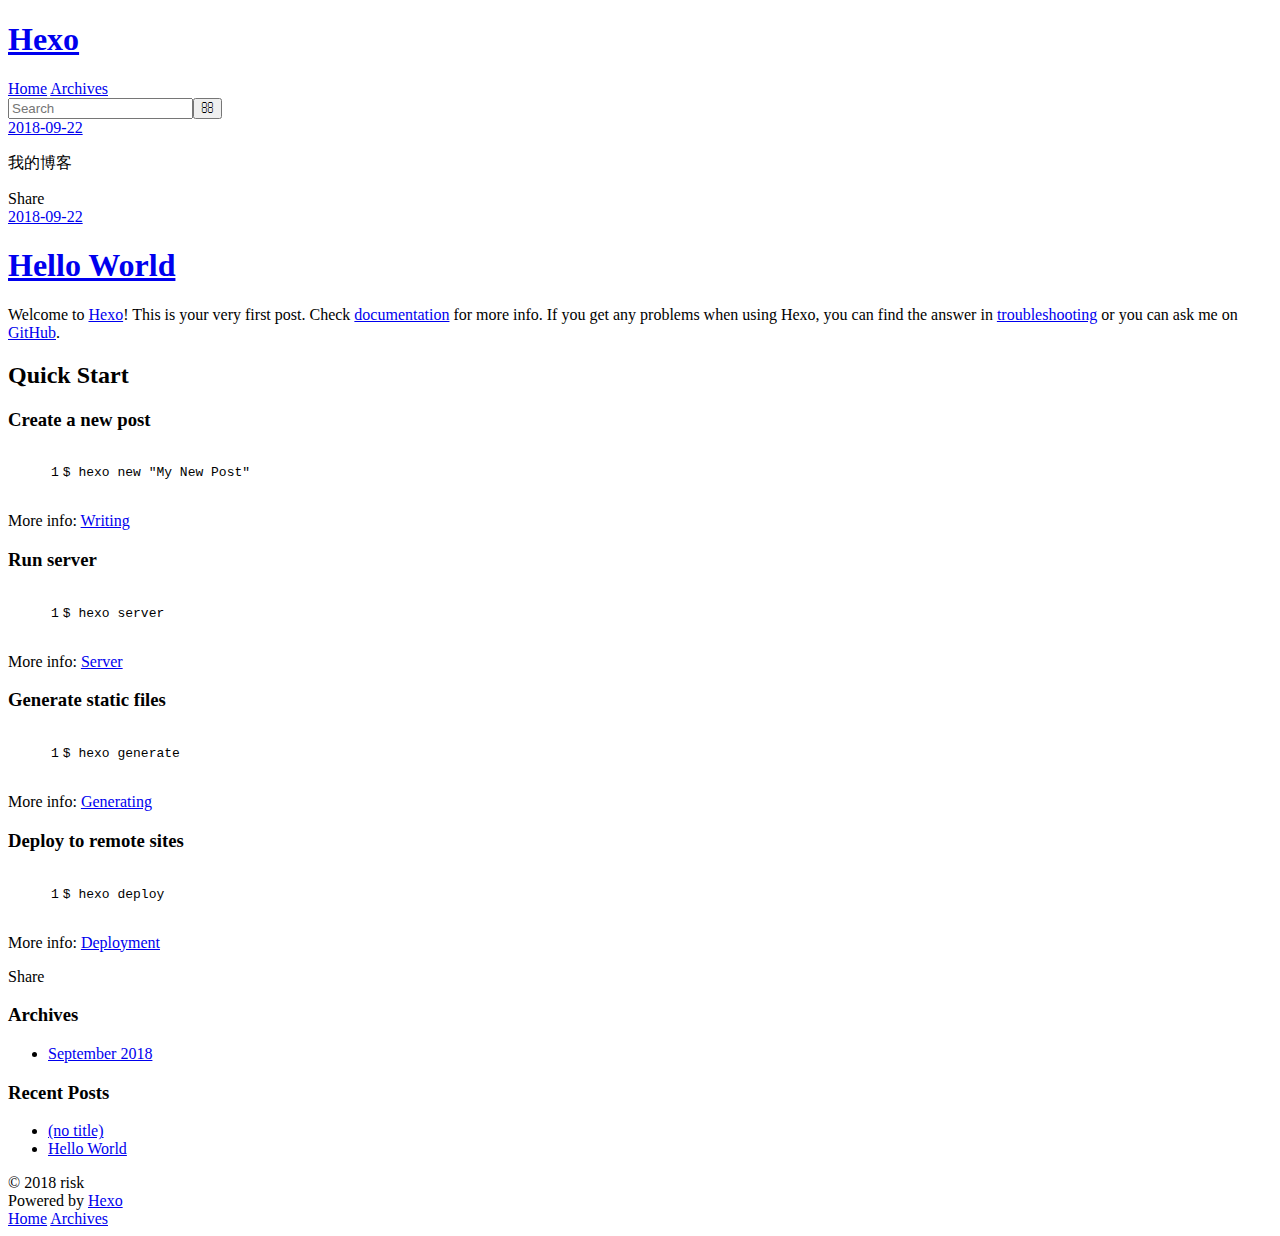
==== index.html @ 8a270d57 "Site updated: 2018-09-24 10:33:18" ====
<!DOCTYPE html>
<html>
<head>
  <meta charset="utf-8">
  

  
  <title>Hexo</title>
  <meta name="viewport" content="width=device-width, initial-scale=1, maximum-scale=1">
  <meta property="og:type" content="website">
<meta property="og:title" content="Hexo">
<meta property="og:url" content="https://xiaoyun123.github.io/risk.cc/index.html">
<meta property="og:site_name" content="Hexo">
<meta property="og:locale" content="default">
<meta name="twitter:card" content="summary">
<meta name="twitter:title" content="Hexo">
  
    <link rel="alternate" href="/risk.cc/atom.xml" title="Hexo" type="application/atom+xml">
  
  
    <link rel="icon" href="/favicon.png">
  
  
    <link href="//fonts.googleapis.com/css?family=Source+Code+Pro" rel="stylesheet" type="text/css">
  
  <link rel="stylesheet" href="/risk.cc/css/style.css">
</head>

<body>
  <div id="container">
    <div id="wrap">
      <header id="header">
  <div id="banner"></div>
  <div id="header-outer" class="outer">
    <div id="header-title" class="inner">
      <h1 id="logo-wrap">
        <a href="/risk.cc/" id="logo">Hexo</a>
      </h1>
      
    </div>
    <div id="header-inner" class="inner">
      <nav id="main-nav">
        <a id="main-nav-toggle" class="nav-icon"></a>
        
          <a class="main-nav-link" href="/risk.cc/">Home</a>
        
          <a class="main-nav-link" href="/risk.cc/archives">Archives</a>
        
      </nav>
      <nav id="sub-nav">
        
          <a id="nav-rss-link" class="nav-icon" href="/risk.cc/atom.xml" title="RSS Feed"></a>
        
        <a id="nav-search-btn" class="nav-icon" title="Search"></a>
      </nav>
      <div id="search-form-wrap">
        <form action="//google.com/search" method="get" accept-charset="UTF-8" class="search-form"><input type="search" name="q" class="search-form-input" placeholder="Search"><button type="submit" class="search-form-submit">&#xF002;</button><input type="hidden" name="sitesearch" value="https://xiaoyun123.github.io/risk.cc"></form>
      </div>
    </div>
  </div>
</header>
      <div class="outer">
        <section id="main">
  
    <article id="post-我的博客" class="article article-type-post" itemscope itemprop="blogPost">
  <div class="article-meta">
    <a href="/risk.cc/2018/09/22/我的博客/" class="article-date">
  <time datetime="2018-09-22T13:48:27.320Z" itemprop="datePublished">2018-09-22</time>
</a>
    
  </div>
  <div class="article-inner">
    
    
    <div class="article-entry" itemprop="articleBody">
      
        <p>我的博客</p>

      
    </div>
    <footer class="article-footer">
      <a data-url="https://xiaoyun123.github.io/risk.cc/2018/09/22/我的博客/" data-id="cjmfoge3n0001i3skhhraqo9r" class="article-share-link">Share</a>
      
      
    </footer>
  </div>
  
</article>


  
    <article id="post-hello-world" class="article article-type-post" itemscope itemprop="blogPost">
  <div class="article-meta">
    <a href="/risk.cc/2018/09/22/hello-world/" class="article-date">
  <time datetime="2018-09-22T07:52:43.601Z" itemprop="datePublished">2018-09-22</time>
</a>
    
  </div>
  <div class="article-inner">
    
    
      <header class="article-header">
        
  
    <h1 itemprop="name">
      <a class="article-title" href="/risk.cc/2018/09/22/hello-world/">Hello World</a>
    </h1>
  

      </header>
    
    <div class="article-entry" itemprop="articleBody">
      
        <p>Welcome to <a href="https://hexo.io/" target="_blank" rel="noopener">Hexo</a>! This is your very first post. Check <a href="https://hexo.io/docs/" target="_blank" rel="noopener">documentation</a> for more info. If you get any problems when using Hexo, you can find the answer in <a href="https://hexo.io/docs/troubleshooting.html" target="_blank" rel="noopener">troubleshooting</a> or you can ask me on <a href="https://github.com/hexojs/hexo/issues" target="_blank" rel="noopener">GitHub</a>.</p>
<h2 id="Quick-Start"><a href="#Quick-Start" class="headerlink" title="Quick Start"></a>Quick Start</h2><h3 id="Create-a-new-post"><a href="#Create-a-new-post" class="headerlink" title="Create a new post"></a>Create a new post</h3><figure class="highlight bash"><table><tr><td class="gutter"><pre><span class="line">1</span><br></pre></td><td class="code"><pre><span class="line">$ hexo new <span class="string">"My New Post"</span></span><br></pre></td></tr></table></figure>
<p>More info: <a href="https://hexo.io/docs/writing.html" target="_blank" rel="noopener">Writing</a></p>
<h3 id="Run-server"><a href="#Run-server" class="headerlink" title="Run server"></a>Run server</h3><figure class="highlight bash"><table><tr><td class="gutter"><pre><span class="line">1</span><br></pre></td><td class="code"><pre><span class="line">$ hexo server</span><br></pre></td></tr></table></figure>
<p>More info: <a href="https://hexo.io/docs/server.html" target="_blank" rel="noopener">Server</a></p>
<h3 id="Generate-static-files"><a href="#Generate-static-files" class="headerlink" title="Generate static files"></a>Generate static files</h3><figure class="highlight bash"><table><tr><td class="gutter"><pre><span class="line">1</span><br></pre></td><td class="code"><pre><span class="line">$ hexo generate</span><br></pre></td></tr></table></figure>
<p>More info: <a href="https://hexo.io/docs/generating.html" target="_blank" rel="noopener">Generating</a></p>
<h3 id="Deploy-to-remote-sites"><a href="#Deploy-to-remote-sites" class="headerlink" title="Deploy to remote sites"></a>Deploy to remote sites</h3><figure class="highlight bash"><table><tr><td class="gutter"><pre><span class="line">1</span><br></pre></td><td class="code"><pre><span class="line">$ hexo deploy</span><br></pre></td></tr></table></figure>
<p>More info: <a href="https://hexo.io/docs/deployment.html" target="_blank" rel="noopener">Deployment</a></p>

      
    </div>
    <footer class="article-footer">
      <a data-url="https://xiaoyun123.github.io/risk.cc/2018/09/22/hello-world/" data-id="cjmfoge3j0000i3skr9makqc6" class="article-share-link">Share</a>
      
      
    </footer>
  </div>
  
</article>


  


</section>
        
          <aside id="sidebar">
  
    

  
    

  
    
  
    
  <div class="widget-wrap">
    <h3 class="widget-title">Archives</h3>
    <div class="widget">
      <ul class="archive-list"><li class="archive-list-item"><a class="archive-list-link" href="/risk.cc/archives/2018/09/">September 2018</a></li></ul>
    </div>
  </div>


  
    
  <div class="widget-wrap">
    <h3 class="widget-title">Recent Posts</h3>
    <div class="widget">
      <ul>
        
          <li>
            <a href="/risk.cc/2018/09/22/我的博客/">(no title)</a>
          </li>
        
          <li>
            <a href="/risk.cc/2018/09/22/hello-world/">Hello World</a>
          </li>
        
      </ul>
    </div>
  </div>

  
</aside>
        
      </div>
      <footer id="footer">
  
  <div class="outer">
    <div id="footer-info" class="inner">
      &copy; 2018 risk<br>
      Powered by <a href="http://hexo.io/" target="_blank">Hexo</a>
    </div>
  </div>
</footer>
    </div>
    <nav id="mobile-nav">
  
    <a href="/risk.cc/" class="mobile-nav-link">Home</a>
  
    <a href="/risk.cc/archives" class="mobile-nav-link">Archives</a>
  
</nav>
    

<script src="//ajax.googleapis.com/ajax/libs/jquery/2.0.3/jquery.min.js"></script>


  <link rel="stylesheet" href="/risk.cc/fancybox/jquery.fancybox.css">
  <script src="/risk.cc/fancybox/jquery.fancybox.pack.js"></script>


<script src="/risk.cc/js/script.js"></script>



  </div>
</body>
</html>
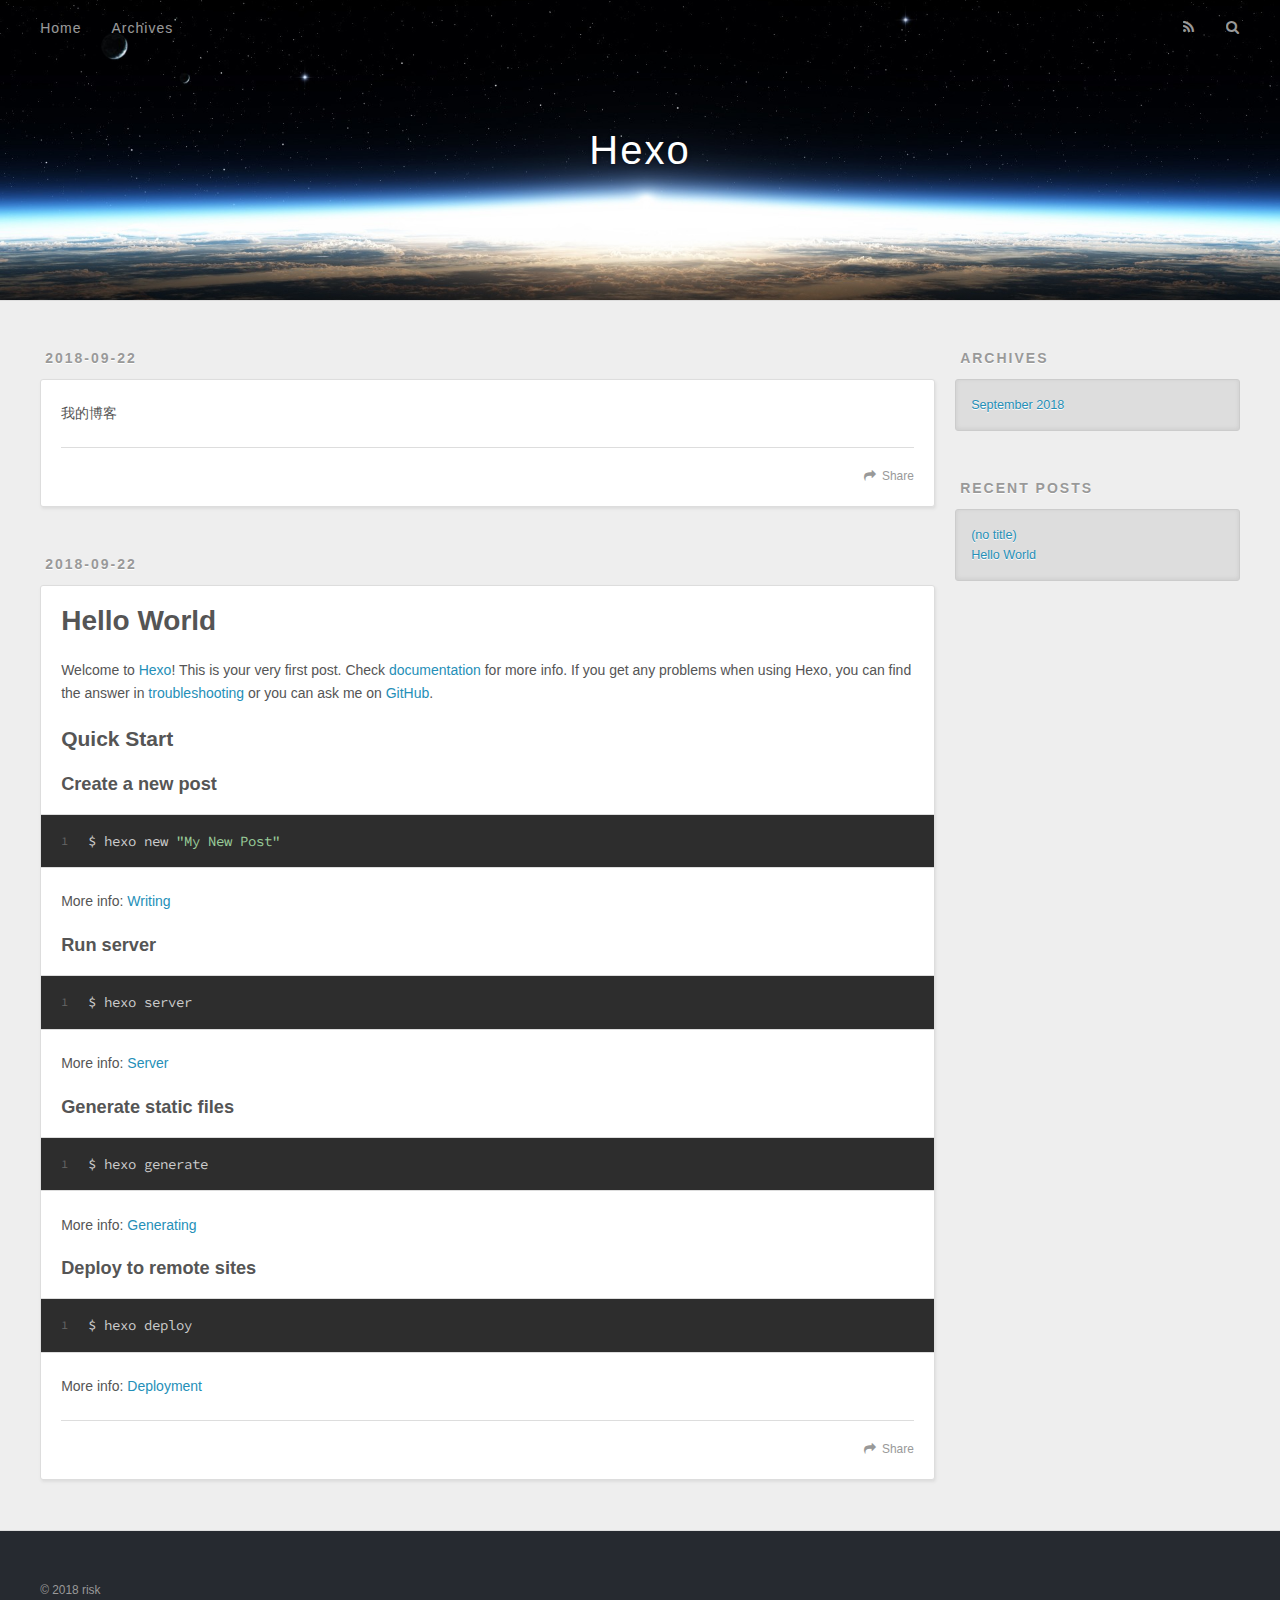
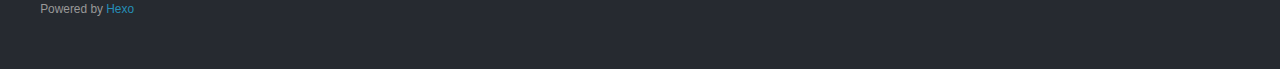
==== commit 9362554e: "Site updated: 2018-09-24 10:35:20" ====
--- a/index.html
+++ b/index.html
@@ -9,13 +9,13 @@
   <meta name="viewport" content="width=device-width, initial-scale=1, maximum-scale=1">
   <meta property="og:type" content="website">
 <meta property="og:title" content="Hexo">
-<meta property="og:url" content="https://xiaoyun123.github.io/risk.cc/index.html">
+<meta property="og:url" content="http://risk.cc/index.html">
 <meta property="og:site_name" content="Hexo">
 <meta property="og:locale" content="default">
 <meta name="twitter:card" content="summary">
 <meta name="twitter:title" content="Hexo">
   
-    <link rel="alternate" href="/risk.cc/atom.xml" title="Hexo" type="application/atom+xml">
+    <link rel="alternate" href="/atom.xml" title="Hexo" type="application/atom+xml">
   
   
     <link rel="icon" href="/favicon.png">
@@ -23,7 +23,7 @@
   
     <link href="//fonts.googleapis.com/css?family=Source+Code+Pro" rel="stylesheet" type="text/css">
   
-  <link rel="stylesheet" href="/risk.cc/css/style.css">
+  <link rel="stylesheet" href="/css/style.css">
 </head>
 
 <body>
@@ -34,7 +34,7 @@
   <div id="header-outer" class="outer">
     <div id="header-title" class="inner">
       <h1 id="logo-wrap">
-        <a href="/risk.cc/" id="logo">Hexo</a>
+        <a href="/" id="logo">Hexo</a>
       </h1>
       
     </div>
@@ -42,19 +42,19 @@
       <nav id="main-nav">
         <a id="main-nav-toggle" class="nav-icon"></a>
         
-          <a class="main-nav-link" href="/risk.cc/">Home</a>
-        
-          <a class="main-nav-link" href="/risk.cc/archives">Archives</a>
+          <a class="main-nav-link" href="/">Home</a>
+        
+          <a class="main-nav-link" href="/archives">Archives</a>
         
       </nav>
       <nav id="sub-nav">
         
-          <a id="nav-rss-link" class="nav-icon" href="/risk.cc/atom.xml" title="RSS Feed"></a>
+          <a id="nav-rss-link" class="nav-icon" href="/atom.xml" title="RSS Feed"></a>
         
         <a id="nav-search-btn" class="nav-icon" title="Search"></a>
       </nav>
       <div id="search-form-wrap">
-        <form action="//google.com/search" method="get" accept-charset="UTF-8" class="search-form"><input type="search" name="q" class="search-form-input" placeholder="Search"><button type="submit" class="search-form-submit">&#xF002;</button><input type="hidden" name="sitesearch" value="https://xiaoyun123.github.io/risk.cc"></form>
+        <form action="//google.com/search" method="get" accept-charset="UTF-8" class="search-form"><input type="search" name="q" class="search-form-input" placeholder="Search"><button type="submit" class="search-form-submit">&#xF002;</button><input type="hidden" name="sitesearch" value="http://risk.cc"></form>
       </div>
     </div>
   </div>
@@ -64,7 +64,7 @@
   
     <article id="post-我的博客" class="article article-type-post" itemscope itemprop="blogPost">
   <div class="article-meta">
-    <a href="/risk.cc/2018/09/22/我的博客/" class="article-date">
+    <a href="/2018/09/22/我的博客/" class="article-date">
   <time datetime="2018-09-22T13:48:27.320Z" itemprop="datePublished">2018-09-22</time>
 </a>
     
@@ -79,7 +79,7 @@
       
     </div>
     <footer class="article-footer">
-      <a data-url="https://xiaoyun123.github.io/risk.cc/2018/09/22/我的博客/" data-id="cjmfoge3n0001i3skhhraqo9r" class="article-share-link">Share</a>
+      <a data-url="http://risk.cc/2018/09/22/我的博客/" data-id="cjmfoj04u0001jwsky9k862p4" class="article-share-link">Share</a>
       
       
     </footer>
@@ -91,7 +91,7 @@
   
     <article id="post-hello-world" class="article article-type-post" itemscope itemprop="blogPost">
   <div class="article-meta">
-    <a href="/risk.cc/2018/09/22/hello-world/" class="article-date">
+    <a href="/2018/09/22/hello-world/" class="article-date">
   <time datetime="2018-09-22T07:52:43.601Z" itemprop="datePublished">2018-09-22</time>
 </a>
     
@@ -103,7 +103,7 @@
         
   
     <h1 itemprop="name">
-      <a class="article-title" href="/risk.cc/2018/09/22/hello-world/">Hello World</a>
+      <a class="article-title" href="/2018/09/22/hello-world/">Hello World</a>
     </h1>
   
 
@@ -124,7 +124,7 @@
       
     </div>
     <footer class="article-footer">
-      <a data-url="https://xiaoyun123.github.io/risk.cc/2018/09/22/hello-world/" data-id="cjmfoge3j0000i3skr9makqc6" class="article-share-link">Share</a>
+      <a data-url="http://risk.cc/2018/09/22/hello-world/" data-id="cjmfoj04q0000jwskkdtug3n5" class="article-share-link">Share</a>
       
       
     </footer>
@@ -152,7 +152,7 @@
   <div class="widget-wrap">
     <h3 class="widget-title">Archives</h3>
     <div class="widget">
-      <ul class="archive-list"><li class="archive-list-item"><a class="archive-list-link" href="/risk.cc/archives/2018/09/">September 2018</a></li></ul>
+      <ul class="archive-list"><li class="archive-list-item"><a class="archive-list-link" href="/archives/2018/09/">September 2018</a></li></ul>
     </div>
   </div>
 
@@ -165,11 +165,11 @@
       <ul>
         
           <li>
-            <a href="/risk.cc/2018/09/22/我的博客/">(no title)</a>
+            <a href="/2018/09/22/我的博客/">(no title)</a>
           </li>
         
           <li>
-            <a href="/risk.cc/2018/09/22/hello-world/">Hello World</a>
+            <a href="/2018/09/22/hello-world/">Hello World</a>
           </li>
         
       </ul>
@@ -192,9 +192,9 @@
     </div>
     <nav id="mobile-nav">
   
-    <a href="/risk.cc/" class="mobile-nav-link">Home</a>
-  
-    <a href="/risk.cc/archives" class="mobile-nav-link">Archives</a>
+    <a href="/" class="mobile-nav-link">Home</a>
+  
+    <a href="/archives" class="mobile-nav-link">Archives</a>
   
 </nav>
     
@@ -202,11 +202,11 @@
 <script src="//ajax.googleapis.com/ajax/libs/jquery/2.0.3/jquery.min.js"></script>
 
 
-  <link rel="stylesheet" href="/risk.cc/fancybox/jquery.fancybox.css">
-  <script src="/risk.cc/fancybox/jquery.fancybox.pack.js"></script>
-
-
-<script src="/risk.cc/js/script.js"></script>
+  <link rel="stylesheet" href="/fancybox/jquery.fancybox.css">
+  <script src="/fancybox/jquery.fancybox.pack.js"></script>
+
+
+<script src="/js/script.js"></script>
 
 
 
--- a/css/style.css
+++ b/css/style.css
@@ -0,0 +1,1374 @@
+body {
+  width: 100%;
+}
+body:before,
+body:after {
+  content: "";
+  display: table;
+}
+body:after {
+  clear: both;
+}
+html,
+body,
+div,
+span,
+applet,
+object,
+iframe,
+h1,
+h2,
+h3,
+h4,
+h5,
+h6,
+p,
+blockquote,
+pre,
+a,
+abbr,
+acronym,
+address,
+big,
+cite,
+code,
+del,
+dfn,
+em,
+img,
+ins,
+kbd,
+q,
+s,
+samp,
+small,
+strike,
+strong,
+sub,
+sup,
+tt,
+var,
+dl,
+dt,
+dd,
+ol,
+ul,
+li,
+fieldset,
+form,
+label,
+legend,
+table,
+caption,
+tbody,
+tfoot,
+thead,
+tr,
+th,
+td {
+  margin: 0;
+  padding: 0;
+  border: 0;
+  outline: 0;
+  font-weight: inherit;
+  font-style: inherit;
+  font-family: inherit;
+  font-size: 100%;
+  vertical-align: baseline;
+}
+body {
+  line-height: 1;
+  color: #000;
+  background: #fff;
+}
+ol,
+ul {
+  list-style: none;
+}
+table {
+  border-collapse: separate;
+  border-spacing: 0;
+  vertical-align: middle;
+}
+caption,
+th,
+td {
+  text-align: left;
+  font-weight: normal;
+  vertical-align: middle;
+}
+a img {
+  border: none;
+}
+input,
+button {
+  margin: 0;
+  padding: 0;
+}
+input::-moz-focus-inner,
+button::-moz-focus-inner {
+  border: 0;
+  padding: 0;
+}
+@font-face {
+  font-family: FontAwesome;
+  font-style: normal;
+  font-weight: normal;
+  src: url("fonts/fontawesome-webfont.eot?v=#4.0.3");
+  src: url("fonts/fontawesome-webfont.eot?#iefix&v=#4.0.3") format("embedded-opentype"), url("fonts/fontawesome-webfont.woff?v=#4.0.3") format("woff"), url("fonts/fontawesome-webfont.ttf?v=#4.0.3") format("truetype"), url("fonts/fontawesome-webfont.svg#fontawesomeregular?v=#4.0.3") format("svg");
+}
+html,
+body,
+#container {
+  height: 100%;
+}
+body {
+  background: #eee;
+  font: 14px -apple-system, BlinkMacSystemFont, "Segoe UI", "Roboto", "Oxygen", "Ubuntu", "Cantarell", "Fira Sans", "Droid Sans", "Helvetica Neue", sans-serif;
+  -webkit-text-size-adjust: 100%;
+}
+.outer {
+  max-width: 1220px;
+  margin: 0 auto;
+  padding: 0 20px;
+}
+.outer:before,
+.outer:after {
+  content: "";
+  display: table;
+}
+.outer:after {
+  clear: both;
+}
+.inner {
+  display: inline;
+  float: left;
+  width: 98.33333333333333%;
+  margin: 0 0.833333333333333%;
+}
+.left,
+.alignleft {
+  float: left;
+}
+.right,
+.alignright {
+  float: right;
+}
+.clear {
+  clear: both;
+}
+#container {
+  position: relative;
+}
+.mobile-nav-on {
+  overflow: hidden;
+}
+#wrap {
+  height: 100%;
+  width: 100%;
+  position: absolute;
+  top: 0;
+  left: 0;
+  -webkit-transition: 0.2s ease-out;
+  -moz-transition: 0.2s ease-out;
+  -ms-transition: 0.2s ease-out;
+  transition: 0.2s ease-out;
+  z-index: 1;
+  background: #eee;
+}
+.mobile-nav-on #wrap {
+  left: 280px;
+}
+@media screen and (min-width: 768px) {
+  #main {
+    display: inline;
+    float: left;
+    width: 73.33333333333333%;
+    margin: 0 0.833333333333333%;
+  }
+}
+.article-date,
+.article-category-link,
+.archive-year,
+.widget-title {
+  text-decoration: none;
+  text-transform: uppercase;
+  letter-spacing: 2px;
+  color: #999;
+  margin-bottom: 1em;
+  margin-left: 5px;
+  line-height: 1em;
+  text-shadow: 0 1px #fff;
+  font-weight: bold;
+}
+.article-inner,
+.archive-article-inner {
+  background: #fff;
+  -webkit-box-shadow: 1px 2px 3px #ddd;
+  box-shadow: 1px 2px 3px #ddd;
+  border: 1px solid #ddd;
+  border-radius: 3px;
+}
+.article-entry h1,
+.widget h1 {
+  font-size: 2em;
+}
+.article-entry h2,
+.widget h2 {
+  font-size: 1.5em;
+}
+.article-entry h3,
+.widget h3 {
+  font-size: 1.3em;
+}
+.article-entry h4,
+.widget h4 {
+  font-size: 1.2em;
+}
+.article-entry h5,
+.widget h5 {
+  font-size: 1em;
+}
+.article-entry h6,
+.widget h6 {
+  font-size: 1em;
+  color: #999;
+}
+.article-entry hr,
+.widget hr {
+  border: 1px dashed #ddd;
+}
+.article-entry strong,
+.widget strong {
+  font-weight: bold;
+}
+.article-entry em,
+.widget em,
+.article-entry cite,
+.widget cite {
+  font-style: italic;
+}
+.article-entry sup,
+.widget sup,
+.article-entry sub,
+.widget sub {
+  font-size: 0.75em;
+  line-height: 0;
+  position: relative;
+  vertical-align: baseline;
+}
+.article-entry sup,
+.widget sup {
+  top: -0.5em;
+}
+.article-entry sub,
+.widget sub {
+  bottom: -0.2em;
+}
+.article-entry small,
+.widget small {
+  font-size: 0.85em;
+}
+.article-entry acronym,
+.widget acronym,
+.article-entry abbr,
+.widget abbr {
+  border-bottom: 1px dotted;
+}
+.article-entry ul,
+.widget ul,
+.article-entry ol,
+.widget ol,
+.article-entry dl,
+.widget dl {
+  margin: 0 20px;
+  line-height: 1.6em;
+}
+.article-entry ul ul,
+.widget ul ul,
+.article-entry ol ul,
+.widget ol ul,
+.article-entry ul ol,
+.widget ul ol,
+.article-entry ol ol,
+.widget ol ol {
+  margin-top: 0;
+  margin-bottom: 0;
+}
+.article-entry ul,
+.widget ul {
+  list-style: disc;
+}
+.article-entry ol,
+.widget ol {
+  list-style: decimal;
+}
+.article-entry dt,
+.widget dt {
+  font-weight: bold;
+}
+#header {
+  height: 300px;
+  position: relative;
+  border-bottom: 1px solid #ddd;
+}
+#header:before,
+#header:after {
+  content: "";
+  position: absolute;
+  left: 0;
+  right: 0;
+  height: 40px;
+}
+#header:before {
+  top: 0;
+  background: -webkit-linear-gradient(rgba(0,0,0,0.2), transparent);
+  background: -moz-linear-gradient(rgba(0,0,0,0.2), transparent);
+  background: -ms-linear-gradient(rgba(0,0,0,0.2), transparent);
+  background: linear-gradient(rgba(0,0,0,0.2), transparent);
+}
+#header:after {
+  bottom: 0;
+  background: -webkit-linear-gradient(transparent, rgba(0,0,0,0.2));
+  background: -moz-linear-gradient(transparent, rgba(0,0,0,0.2));
+  background: -ms-linear-gradient(transparent, rgba(0,0,0,0.2));
+  background: linear-gradient(transparent, rgba(0,0,0,0.2));
+}
+#header-outer {
+  height: 100%;
+  position: relative;
+}
+#header-inner {
+  position: relative;
+  overflow: hidden;
+}
+#banner {
+  position: absolute;
+  top: 0;
+  left: 0;
+  width: 100%;
+  height: 100%;
+  background: url("images/banner.jpg") center #000;
+  -webkit-background-size: cover;
+  -moz-background-size: cover;
+  background-size: cover;
+  z-index: -1;
+}
+#header-title {
+  text-align: center;
+  height: 40px;
+  position: absolute;
+  top: 50%;
+  left: 0;
+  margin-top: -20px;
+}
+#logo,
+#subtitle {
+  text-decoration: none;
+  color: #fff;
+  font-weight: 300;
+  text-shadow: 0 1px 4px rgba(0,0,0,0.3);
+}
+#logo {
+  font-size: 40px;
+  line-height: 40px;
+  letter-spacing: 2px;
+}
+#subtitle {
+  font-size: 16px;
+  line-height: 16px;
+  letter-spacing: 1px;
+}
+#subtitle-wrap {
+  margin-top: 16px;
+}
+#main-nav {
+  float: left;
+  margin-left: -15px;
+}
+.nav-icon,
+.main-nav-link {
+  float: left;
+  color: #fff;
+  opacity: 0.6;
+  text-decoration: none;
+  text-shadow: 0 1px rgba(0,0,0,0.2);
+  -webkit-transition: opacity 0.2s;
+  -moz-transition: opacity 0.2s;
+  -ms-transition: opacity 0.2s;
+  transition: opacity 0.2s;
+  display: block;
+  padding: 20px 15px;
+}
+.nav-icon:hover,
+.main-nav-link:hover {
+  opacity: 1;
+}
+.nav-icon {
+  font-family: FontAwesome;
+  text-align: center;
+  font-size: 14px;
+  width: 14px;
+  height: 14px;
+  padding: 20px 15px;
+  position: relative;
+  cursor: pointer;
+}
+.main-nav-link {
+  font-weight: 300;
+  letter-spacing: 1px;
+}
+@media screen and (max-width: 479px) {
+  .main-nav-link {
+    display: none;
+  }
+}
+#main-nav-toggle {
+  display: none;
+}
+#main-nav-toggle:before {
+  content: "\f0c9";
+}
+@media screen and (max-width: 479px) {
+  #main-nav-toggle {
+    display: block;
+  }
+}
+#sub-nav {
+  float: right;
+  margin-right: -15px;
+}
+#nav-rss-link:before {
+  content: "\f09e";
+}
+#nav-search-btn:before {
+  content: "\f002";
+}
+#search-form-wrap {
+  position: absolute;
+  top: 15px;
+  width: 150px;
+  height: 30px;
+  right: -150px;
+  opacity: 0;
+  -webkit-transition: 0.2s ease-out;
+  -moz-transition: 0.2s ease-out;
+  -ms-transition: 0.2s ease-out;
+  transition: 0.2s ease-out;
+}
+#search-form-wrap.on {
+  opacity: 1;
+  right: 0;
+}
+@media screen and (max-width: 479px) {
+  #search-form-wrap {
+    width: 100%;
+    right: -100%;
+  }
+}
+.search-form {
+  position: absolute;
+  top: 0;
+  left: 0;
+  right: 0;
+  background: #fff;
+  padding: 5px 15px;
+  border-radius: 15px;
+  -webkit-box-shadow: 0 0 10px rgba(0,0,0,0.3);
+  box-shadow: 0 0 10px rgba(0,0,0,0.3);
+}
+.search-form-input {
+  border: none;
+  background: none;
+  color: #555;
+  width: 100%;
+  font: 13px -apple-system, BlinkMacSystemFont, "Segoe UI", "Roboto", "Oxygen", "Ubuntu", "Cantarell", "Fira Sans", "Droid Sans", "Helvetica Neue", sans-serif;
+  outline: none;
+}
+.search-form-input::-webkit-search-results-decoration,
+.search-form-input::-webkit-search-cancel-button {
+  -webkit-appearance: none;
+}
+.search-form-submit {
+  position: absolute;
+  top: 50%;
+  right: 10px;
+  margin-top: -7px;
+  font: 13px FontAwesome;
+  border: none;
+  background: none;
+  color: #bbb;
+  cursor: pointer;
+}
+.search-form-submit:hover,
+.search-form-submit:focus {
+  color: #777;
+}
+.article {
+  margin: 50px 0;
+}
+.article-inner {
+  overflow: hidden;
+}
+.article-meta:before,
+.article-meta:after {
+  content: "";
+  display: table;
+}
+.article-meta:after {
+  clear: both;
+}
+.article-date {
+  float: left;
+}
+.article-category {
+  float: left;
+  line-height: 1em;
+  color: #ccc;
+  text-shadow: 0 1px #fff;
+  margin-left: 8px;
+}
+.article-category:before {
+  content: "\2022";
+}
+.article-category-link {
+  margin: 0 12px 1em;
+}
+.article-header {
+  padding: 20px 20px 0;
+}
+.article-title {
+  text-decoration: none;
+  font-size: 2em;
+  font-weight: bold;
+  color: #555;
+  line-height: 1.1em;
+  -webkit-transition: color 0.2s;
+  -moz-transition: color 0.2s;
+  -ms-transition: color 0.2s;
+  transition: color 0.2s;
+}
+a.article-title:hover {
+  color: #258fb8;
+}
+.article-entry {
+  color: #555;
+  padding: 0 20px;
+}
+.article-entry:before,
+.article-entry:after {
+  content: "";
+  display: table;
+}
+.article-entry:after {
+  clear: both;
+}
+.article-entry p,
+.article-entry table {
+  line-height: 1.6em;
+  margin: 1.6em 0;
+}
+.article-entry h1,
+.article-entry h2,
+.article-entry h3,
+.article-entry h4,
+.article-entry h5,
+.article-entry h6 {
+  font-weight: bold;
+}
+.article-entry h1,
+.article-entry h2,
+.article-entry h3,
+.article-entry h4,
+.article-entry h5,
+.article-entry h6 {
+  line-height: 1.1em;
+  margin: 1.1em 0;
+}
+.article-entry a {
+  color: #258fb8;
+  text-decoration: none;
+}
+.article-entry a:hover {
+  text-decoration: underline;
+}
+.article-entry ul,
+.article-entry ol,
+.article-entry dl {
+  margin-top: 1.6em;
+  margin-bottom: 1.6em;
+}
+.article-entry img,
+.article-entry video {
+  max-width: 100%;
+  height: auto;
+  display: block;
+  margin: auto;
+}
+.article-entry iframe {
+  border: none;
+}
+.article-entry table {
+  width: 100%;
+  border-collapse: collapse;
+  border-spacing: 0;
+}
+.article-entry th {
+  font-weight: bold;
+  border-bottom: 3px solid #ddd;
+  padding-bottom: 0.5em;
+}
+.article-entry td {
+  border-bottom: 1px solid #ddd;
+  padding: 10px 0;
+}
+.article-entry blockquote {
+  font-family: Georgia, "Times New Roman", serif;
+  font-size: 1.4em;
+  margin: 1.6em 20px;
+  text-align: center;
+}
+.article-entry blockquote footer {
+  font-size: 14px;
+  margin: 1.6em 0;
+  font-family: -apple-system, BlinkMacSystemFont, "Segoe UI", "Roboto", "Oxygen", "Ubuntu", "Cantarell", "Fira Sans", "Droid Sans", "Helvetica Neue", sans-serif;
+}
+.article-entry blockquote footer cite:before {
+  content: "—";
+  padding: 0 0.5em;
+}
+.article-entry .pullquote {
+  text-align: left;
+  width: 45%;
+  margin: 0;
+}
+.article-entry .pullquote.left {
+  margin-left: 0.5em;
+  margin-right: 1em;
+}
+.article-entry .pullquote.right {
+  margin-right: 0.5em;
+  margin-left: 1em;
+}
+.article-entry .caption {
+  color: #999;
+  display: block;
+  font-size: 0.9em;
+  margin-top: 0.5em;
+  position: relative;
+  text-align: center;
+}
+.article-entry .video-container {
+  position: relative;
+  padding-top: 56.25%;
+  height: 0;
+  overflow: hidden;
+}
+.article-entry .video-container iframe,
+.article-entry .video-container object,
+.article-entry .video-container embed {
+  position: absolute;
+  top: 0;
+  left: 0;
+  width: 100%;
+  height: 100%;
+  margin-top: 0;
+}
+.article-more-link a {
+  display: inline-block;
+  line-height: 1em;
+  padding: 6px 15px;
+  border-radius: 15px;
+  background: #eee;
+  color: #999;
+  text-shadow: 0 1px #fff;
+  text-decoration: none;
+}
+.article-more-link a:hover {
+  background: #258fb8;
+  color: #fff;
+  text-decoration: none;
+  text-shadow: 0 1px #1e7293;
+}
+.article-footer {
+  font-size: 0.85em;
+  line-height: 1.6em;
+  border-top: 1px solid #ddd;
+  padding-top: 1.6em;
+  margin: 0 20px 20px;
+}
+.article-footer:before,
+.article-footer:after {
+  content: "";
+  display: table;
+}
+.article-footer:after {
+  clear: both;
+}
+.article-footer a {
+  color: #999;
+  text-decoration: none;
+}
+.article-footer a:hover {
+  color: #555;
+}
+.article-tag-list-item {
+  float: left;
+  margin-right: 10px;
+}
+.article-tag-list-link:before {
+  content: "#";
+}
+.article-comment-link {
+  float: right;
+}
+.article-comment-link:before {
+  content: "\f075";
+  font-family: FontAwesome;
+  padding-right: 8px;
+}
+.article-share-link {
+  cursor: pointer;
+  float: right;
+  margin-left: 20px;
+}
+.article-share-link:before {
+  content: "\f064";
+  font-family: FontAwesome;
+  padding-right: 6px;
+}
+#article-nav {
+  position: relative;
+}
+#article-nav:before,
+#article-nav:after {
+  content: "";
+  display: table;
+}
+#article-nav:after {
+  clear: both;
+}
+@media screen and (min-width: 768px) {
+  #article-nav {
+    margin: 50px 0;
+  }
+  #article-nav:before {
+    width: 8px;
+    height: 8px;
+    position: absolute;
+    top: 50%;
+    left: 50%;
+    margin-top: -4px;
+    margin-left: -4px;
+    content: "";
+    border-radius: 50%;
+    background: #ddd;
+    -webkit-box-shadow: 0 1px 2px #fff;
+    box-shadow: 0 1px 2px #fff;
+  }
+}
+.article-nav-link-wrap {
+  text-decoration: none;
+  text-shadow: 0 1px #fff;
+  color: #999;
+  -webkit-box-sizing: border-box;
+  -moz-box-sizing: border-box;
+  box-sizing: border-box;
+  margin-top: 50px;
+  text-align: center;
+  display: block;
+}
+.article-nav-link-wrap:hover {
+  color: #555;
+}
+@media screen and (min-width: 768px) {
+  .article-nav-link-wrap {
+    width: 50%;
+    margin-top: 0;
+  }
+}
+@media screen and (min-width: 768px) {
+  #article-nav-newer {
+    float: left;
+    text-align: right;
+    padding-right: 20px;
+  }
+}
+@media screen and (min-width: 768px) {
+  #article-nav-older {
+    float: right;
+    text-align: left;
+    padding-left: 20px;
+  }
+}
+.article-nav-caption {
+  text-transform: uppercase;
+  letter-spacing: 2px;
+  color: #ddd;
+  line-height: 1em;
+  font-weight: bold;
+}
+#article-nav-newer .article-nav-caption {
+  margin-right: -2px;
+}
+.article-nav-title {
+  font-size: 0.85em;
+  line-height: 1.6em;
+  margin-top: 0.5em;
+}
+.article-share-box {
+  position: absolute;
+  display: none;
+  background: #fff;
+  -webkit-box-shadow: 1px 2px 10px rgba(0,0,0,0.2);
+  box-shadow: 1px 2px 10px rgba(0,0,0,0.2);
+  border-radius: 3px;
+  margin-left: -145px;
+  overflow: hidden;
+  z-index: 1;
+}
+.article-share-box.on {
+  display: block;
+}
+.article-share-input {
+  width: 100%;
+  background: none;
+  -webkit-box-sizing: border-box;
+  -moz-box-sizing: border-box;
+  box-sizing: border-box;
+  font: 14px -apple-system, BlinkMacSystemFont, "Segoe UI", "Roboto", "Oxygen", "Ubuntu", "Cantarell", "Fira Sans", "Droid Sans", "Helvetica Neue", sans-serif;
+  padding: 0 15px;
+  color: #555;
+  outline: none;
+  border: 1px solid #ddd;
+  border-radius: 3px 3px 0 0;
+  height: 36px;
+  line-height: 36px;
+}
+.article-share-links {
+  background: #eee;
+}
+.article-share-links:before,
+.article-share-links:after {
+  content: "";
+  display: table;
+}
+.article-share-links:after {
+  clear: both;
+}
+.article-share-twitter,
+.article-share-facebook,
+.article-share-pinterest,
+.article-share-google {
+  width: 50px;
+  height: 36px;
+  display: block;
+  float: left;
+  position: relative;
+  color: #999;
+  text-shadow: 0 1px #fff;
+}
+.article-share-twitter:before,
+.article-share-facebook:before,
+.article-share-pinterest:before,
+.article-share-google:before {
+  font-size: 20px;
+  font-family: FontAwesome;
+  width: 20px;
+  height: 20px;
+  position: absolute;
+  top: 50%;
+  left: 50%;
+  margin-top: -10px;
+  margin-left: -10px;
+  text-align: center;
+}
+.article-share-twitter:hover,
+.article-share-facebook:hover,
+.article-share-pinterest:hover,
+.article-share-google:hover {
+  color: #fff;
+}
+.article-share-twitter:before {
+  content: "\f099";
+}
+.article-share-twitter:hover {
+  background: #00aced;
+  text-shadow: 0 1px #008abe;
+}
+.article-share-facebook:before {
+  content: "\f09a";
+}
+.article-share-facebook:hover {
+  background: #3b5998;
+  text-shadow: 0 1px #2f477a;
+}
+.article-share-pinterest:before {
+  content: "\f0d2";
+}
+.article-share-pinterest:hover {
+  background: #cb2027;
+  text-shadow: 0 1px #a21a1f;
+}
+.article-share-google:before {
+  content: "\f0d5";
+}
+.article-share-google:hover {
+  background: #dd4b39;
+  text-shadow: 0 1px #be3221;
+}
+.article-gallery {
+  background: #000;
+  position: relative;
+}
+.article-gallery-photos {
+  position: relative;
+  overflow: hidden;
+}
+.article-gallery-img {
+  display: none;
+  max-width: 100%;
+}
+.article-gallery-img:first-child {
+  display: block;
+}
+.article-gallery-img.loaded {
+  position: absolute;
+  display: block;
+}
+.article-gallery-img img {
+  display: block;
+  max-width: 100%;
+  margin: 0 auto;
+}
+#comments {
+  background: #fff;
+  -webkit-box-shadow: 1px 2px 3px #ddd;
+  box-shadow: 1px 2px 3px #ddd;
+  padding: 20px;
+  border: 1px solid #ddd;
+  border-radius: 3px;
+  margin: 50px 0;
+}
+#comments a {
+  color: #258fb8;
+}
+.archives-wrap {
+  margin: 50px 0;
+}
+.archives:before,
+.archives:after {
+  content: "";
+  display: table;
+}
+.archives:after {
+  clear: both;
+}
+.archive-year-wrap {
+  margin-bottom: 1em;
+}
+.archives {
+  -webkit-column-gap: 10px;
+  -moz-column-gap: 10px;
+  column-gap: 10px;
+}
+@media screen and (min-width: 480px) and (max-width: 767px) {
+  .archives {
+    -webkit-column-count: 2;
+    -moz-column-count: 2;
+    column-count: 2;
+  }
+}
+@media screen and (min-width: 768px) {
+  .archives {
+    -webkit-column-count: 3;
+    -moz-column-count: 3;
+    column-count: 3;
+  }
+}
+.archive-article {
+  -webkit-column-break-inside: avoid;
+  page-break-inside: avoid;
+  overflow: hidden;
+  break-inside: avoid-column;
+}
+.archive-article-inner {
+  padding: 10px;
+  margin-bottom: 15px;
+}
+.archive-article-title {
+  text-decoration: none;
+  font-weight: bold;
+  color: #555;
+  -webkit-transition: color 0.2s;
+  -moz-transition: color 0.2s;
+  -ms-transition: color 0.2s;
+  transition: color 0.2s;
+  line-height: 1.6em;
+}
+.archive-article-title:hover {
+  color: #258fb8;
+}
+.archive-article-footer {
+  margin-top: 1em;
+}
+.archive-article-date {
+  color: #999;
+  text-decoration: none;
+  font-size: 0.85em;
+  line-height: 1em;
+  margin-bottom: 0.5em;
+  display: block;
+}
+#page-nav {
+  margin: 50px auto;
+  background: #fff;
+  -webkit-box-shadow: 1px 2px 3px #ddd;
+  box-shadow: 1px 2px 3px #ddd;
+  border: 1px solid #ddd;
+  border-radius: 3px;
+  text-align: center;
+  color: #999;
+  overflow: hidden;
+}
+#page-nav:before,
+#page-nav:after {
+  content: "";
+  display: table;
+}
+#page-nav:after {
+  clear: both;
+}
+#page-nav a,
+#page-nav span {
+  padding: 10px 20px;
+  line-height: 1;
+  height: 2ex;
+}
+#page-nav a {
+  color: #999;
+  text-decoration: none;
+}
+#page-nav a:hover {
+  background: #999;
+  color: #fff;
+}
+#page-nav .prev {
+  float: left;
+}
+#page-nav .next {
+  float: right;
+}
+#page-nav .page-number {
+  display: inline-block;
+}
+@media screen and (max-width: 479px) {
+  #page-nav .page-number {
+    display: none;
+  }
+}
+#page-nav .current {
+  color: #555;
+  font-weight: bold;
+}
+#page-nav .space {
+  color: #ddd;
+}
+#footer {
+  background: #262a30;
+  padding: 50px 0;
+  border-top: 1px solid #ddd;
+  color: #999;
+}
+#footer a {
+  color: #258fb8;
+  text-decoration: none;
+}
+#footer a:hover {
+  text-decoration: underline;
+}
+#footer-info {
+  line-height: 1.6em;
+  font-size: 0.85em;
+}
+.article-entry pre,
+.article-entry .highlight {
+  background: #2d2d2d;
+  margin: 0 -20px;
+  padding: 15px 20px;
+  border-style: solid;
+  border-color: #ddd;
+  border-width: 1px 0;
+  overflow: auto;
+  color: #ccc;
+  line-height: 22.400000000000002px;
+}
+.article-entry .highlight .gutter pre,
+.article-entry .gist .gist-file .gist-data .line-numbers {
+  color: #666;
+  font-size: 0.85em;
+}
+.article-entry pre,
+.article-entry code {
+  font-family: "Source Code Pro", Consolas, Monaco, Menlo, Consolas, monospace;
+}
+.article-entry code {
+  background: #eee;
+  text-shadow: 0 1px #fff;
+  padding: 0 0.3em;
+}
+.article-entry pre code {
+  background: none;
+  text-shadow: none;
+  padding: 0;
+}
+.article-entry .highlight pre {
+  border: none;
+  margin: 0;
+  padding: 0;
+}
+.article-entry .highlight table {
+  margin: 0;
+  width: auto;
+}
+.article-entry .highlight td {
+  border: none;
+  padding: 0;
+}
+.article-entry .highlight figcaption {
+  font-size: 0.85em;
+  color: #999;
+  line-height: 1em;
+  margin-bottom: 1em;
+}
+.article-entry .highlight figcaption:before,
+.article-entry .highlight figcaption:after {
+  content: "";
+  display: table;
+}
+.article-entry .highlight figcaption:after {
+  clear: both;
+}
+.article-entry .highlight figcaption a {
+  float: right;
+}
+.article-entry .highlight .gutter pre {
+  text-align: right;
+  padding-right: 20px;
+}
+.article-entry .highlight .line {
+  height: 22.400000000000002px;
+}
+.article-entry .highlight .line.marked {
+  background: #515151;
+}
+.article-entry .gist {
+  margin: 0 -20px;
+  border-style: solid;
+  border-color: #ddd;
+  border-width: 1px 0;
+  background: #2d2d2d;
+  padding: 15px 20px 15px 0;
+}
+.article-entry .gist .gist-file {
+  border: none;
+  font-family: "Source Code Pro", Consolas, Monaco, Menlo, Consolas, monospace;
+  margin: 0;
+}
+.article-entry .gist .gist-file .gist-data {
+  background: none;
+  border: none;
+}
+.article-entry .gist .gist-file .gist-data .line-numbers {
+  background: none;
+  border: none;
+  padding: 0 20px 0 0;
+}
+.article-entry .gist .gist-file .gist-data .line-data {
+  padding: 0 !important;
+}
+.article-entry .gist .gist-file .highlight {
+  margin: 0;
+  padding: 0;
+  border: none;
+}
+.article-entry .gist .gist-file .gist-meta {
+  background: #2d2d2d;
+  color: #999;
+  font: 0.85em -apple-system, BlinkMacSystemFont, "Segoe UI", "Roboto", "Oxygen", "Ubuntu", "Cantarell", "Fira Sans", "Droid Sans", "Helvetica Neue", sans-serif;
+  text-shadow: 0 0;
+  padding: 0;
+  margin-top: 1em;
+  margin-left: 20px;
+}
+.article-entry .gist .gist-file .gist-meta a {
+  color: #258fb8;
+  font-weight: normal;
+}
+.article-entry .gist .gist-file .gist-meta a:hover {
+  text-decoration: underline;
+}
+pre .comment,
+pre .title {
+  color: #999;
+}
+pre .variable,
+pre .attribute,
+pre .tag,
+pre .regexp,
+pre .ruby .constant,
+pre .xml .tag .title,
+pre .xml .pi,
+pre .xml .doctype,
+pre .html .doctype,
+pre .css .id,
+pre .css .class,
+pre .css .pseudo {
+  color: #f2777a;
+}
+pre .number,
+pre .preprocessor,
+pre .built_in,
+pre .literal,
+pre .params,
+pre .constant {
+  color: #f99157;
+}
+pre .class,
+pre .ruby .class .title,
+pre .css .rules .attribute {
+  color: #9c9;
+}
+pre .string,
+pre .value,
+pre .inheritance,
+pre .header,
+pre .ruby .symbol,
+pre .xml .cdata {
+  color: #9c9;
+}
+pre .css .hexcolor {
+  color: #6cc;
+}
+pre .function,
+pre .python .decorator,
+pre .python .title,
+pre .ruby .function .title,
+pre .ruby .title .keyword,
+pre .perl .sub,
+pre .javascript .title,
+pre .coffeescript .title {
+  color: #69c;
+}
+pre .keyword,
+pre .javascript .function {
+  color: #c9c;
+}
+@media screen and (max-width: 479px) {
+  #mobile-nav {
+    position: absolute;
+    top: 0;
+    left: 0;
+    width: 280px;
+    height: 100%;
+    background: #191919;
+    border-right: 1px solid #fff;
+  }
+}
+@media screen and (max-width: 479px) {
+  .mobile-nav-link {
+    display: block;
+    color: #999;
+    text-decoration: none;
+    padding: 15px 20px;
+    font-weight: bold;
+  }
+  .mobile-nav-link:hover {
+    color: #fff;
+  }
+}
+@media screen and (min-width: 768px) {
+  #sidebar {
+    display: inline;
+    float: left;
+    width: 23.333333333333332%;
+    margin: 0 0.833333333333333%;
+  }
+}
+.widget-wrap {
+  margin: 50px 0;
+}
+.widget {
+  color: #777;
+  text-shadow: 0 1px #fff;
+  background: #ddd;
+  -webkit-box-shadow: 0 -1px 4px #ccc inset;
+  box-shadow: 0 -1px 4px #ccc inset;
+  border: 1px solid #ccc;
+  padding: 15px;
+  border-radius: 3px;
+}
+.widget a {
+  color: #258fb8;
+  text-decoration: none;
+}
+.widget a:hover {
+  text-decoration: underline;
+}
+.widget ul ul,
+.widget ol ul,
+.widget dl ul,
+.widget ul ol,
+.widget ol ol,
+.widget dl ol,
+.widget ul dl,
+.widget ol dl,
+.widget dl dl {
+  margin-left: 15px;
+  list-style: disc;
+}
+.widget {
+  line-height: 1.6em;
+  word-wrap: break-word;
+  font-size: 0.9em;
+}
+.widget ul,
+.widget ol {
+  list-style: none;
+  margin: 0;
+}
+.widget ul ul,
+.widget ol ul,
+.widget ul ol,
+.widget ol ol {
+  margin: 0 20px;
+}
+.widget ul ul,
+.widget ol ul {
+  list-style: disc;
+}
+.widget ul ol,
+.widget ol ol {
+  list-style: decimal;
+}
+.category-list-count,
+.tag-list-count,
+.archive-list-count {
+  padding-left: 5px;
+  color: #999;
+  font-size: 0.85em;
+}
+.category-list-count:before,
+.tag-list-count:before,
+.archive-list-count:before {
+  content: "(";
+}
+.category-list-count:after,
+.tag-list-count:after,
+.archive-list-count:after {
+  content: ")";
+}
+.tagcloud a {
+  margin-right: 5px;
+  display: inline-block;
+}
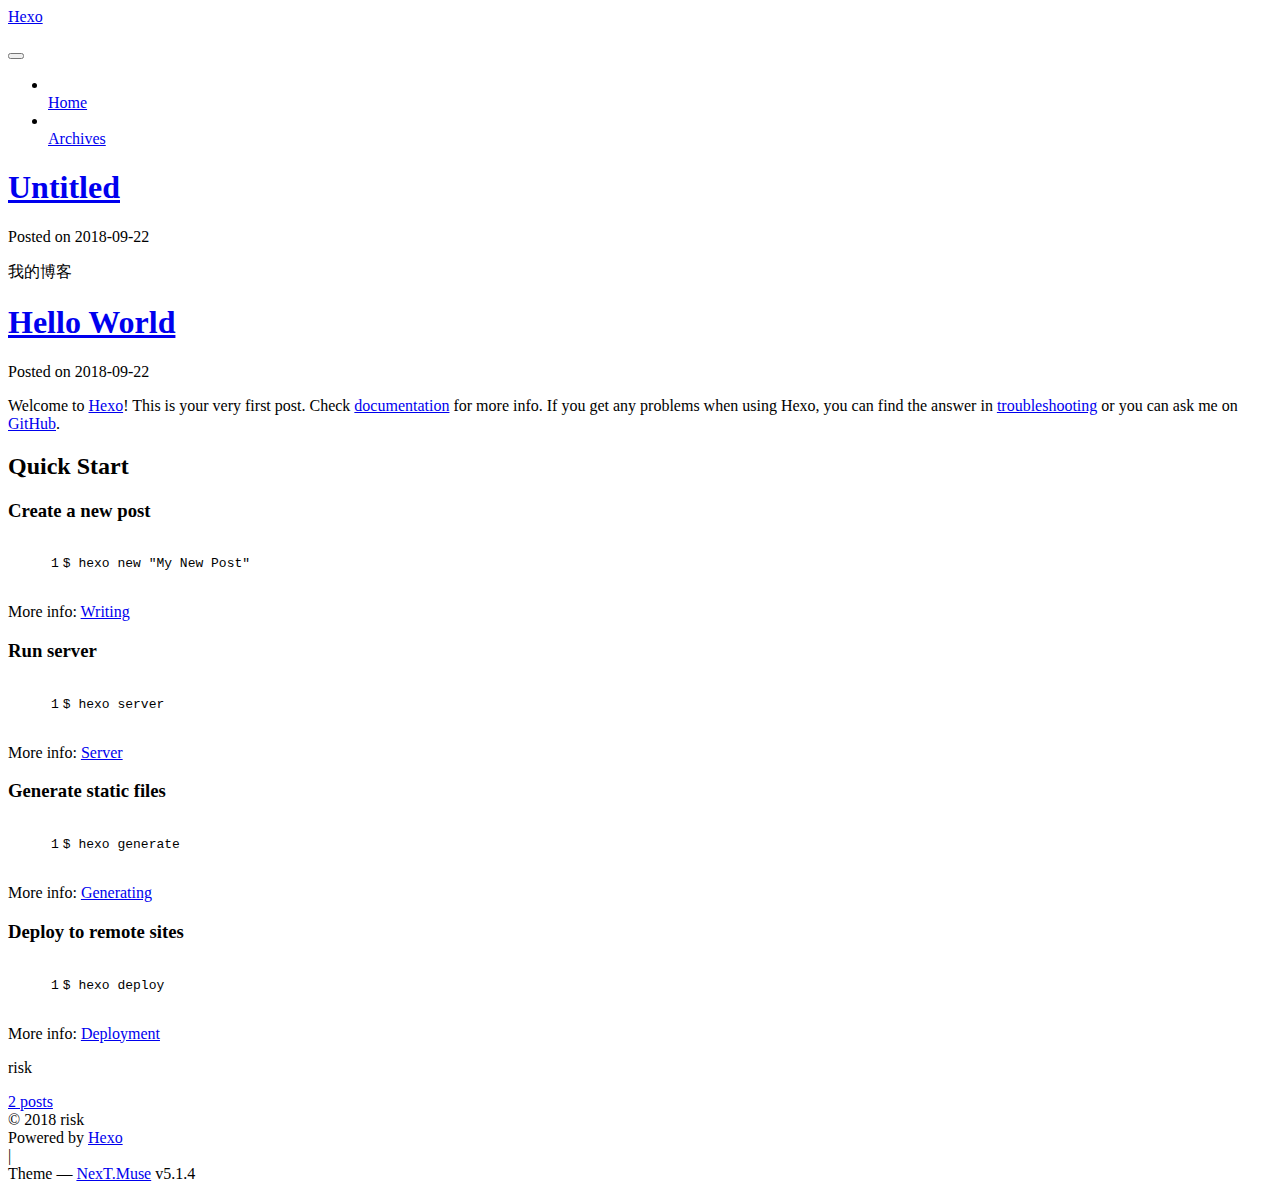
==== commit 614301ae: "Site updated: 2018-09-24 10:39:00" ====
--- a/index.html
+++ b/index.html
@@ -1,117 +1,426 @@
 <!DOCTYPE html>
-<html>
+
+
+
+  
+
+
+<html class="theme-next muse use-motion" lang="">
 <head>
-  <meta charset="utf-8">
-  
-
-  
-  <title>Hexo</title>
-  <meta name="viewport" content="width=device-width, initial-scale=1, maximum-scale=1">
-  <meta property="og:type" content="website">
+  <meta charset="UTF-8"/>
+<meta http-equiv="X-UA-Compatible" content="IE=edge" />
+<meta name="viewport" content="width=device-width, initial-scale=1, maximum-scale=1"/>
+<meta name="theme-color" content="#222">
+
+
+
+
+
+
+
+
+
+<meta http-equiv="Cache-Control" content="no-transform" />
+<meta http-equiv="Cache-Control" content="no-siteapp" />
+
+
+
+
+
+
+
+
+
+
+
+
+
+
+
+
+  
+  
+  <link href="/risk.githup.io/lib/fancybox/source/jquery.fancybox.css?v=2.1.5" rel="stylesheet" type="text/css" />
+
+
+
+
+
+
+
+<link href="/risk.githup.io/lib/font-awesome/css/font-awesome.min.css?v=4.6.2" rel="stylesheet" type="text/css" />
+
+<link href="/risk.githup.io/css/main.css?v=5.1.4" rel="stylesheet" type="text/css" />
+
+
+  <link rel="apple-touch-icon" sizes="180x180" href="/risk.githup.io/images/apple-touch-icon-next.png?v=5.1.4">
+
+
+  <link rel="icon" type="image/png" sizes="32x32" href="/risk.githup.io/images/favicon-32x32-next.png?v=5.1.4">
+
+
+  <link rel="icon" type="image/png" sizes="16x16" href="/risk.githup.io/images/favicon-16x16-next.png?v=5.1.4">
+
+
+  <link rel="mask-icon" href="/risk.githup.io/images/logo.svg?v=5.1.4" color="#222">
+
+
+
+
+
+  <meta name="keywords" content="Hexo, NexT" />
+
+
+
+
+
+
+
+
+
+
+<meta property="og:type" content="website">
 <meta property="og:title" content="Hexo">
-<meta property="og:url" content="http://risk.cc/index.html">
+<meta property="og:url" content="https://xiaoyun123.github.io/risk.githup.io/index.html">
 <meta property="og:site_name" content="Hexo">
 <meta property="og:locale" content="default">
 <meta name="twitter:card" content="summary">
 <meta name="twitter:title" content="Hexo">
-  
-    <link rel="alternate" href="/atom.xml" title="Hexo" type="application/atom+xml">
-  
-  
-    <link rel="icon" href="/favicon.png">
-  
-  
-    <link href="//fonts.googleapis.com/css?family=Source+Code+Pro" rel="stylesheet" type="text/css">
-  
-  <link rel="stylesheet" href="/css/style.css">
+
+
+
+<script type="text/javascript" id="hexo.configurations">
+  var NexT = window.NexT || {};
+  var CONFIG = {
+    root: '/risk.githup.io/',
+    scheme: 'Muse',
+    version: '5.1.4',
+    sidebar: {"position":"left","display":"post","offset":12,"b2t":false,"scrollpercent":false,"onmobile":false},
+    fancybox: true,
+    tabs: true,
+    motion: {"enable":true,"async":false,"transition":{"post_block":"fadeIn","post_header":"slideDownIn","post_body":"slideDownIn","coll_header":"slideLeftIn","sidebar":"slideUpIn"}},
+    duoshuo: {
+      userId: '0',
+      author: 'Author'
+    },
+    algolia: {
+      applicationID: '',
+      apiKey: '',
+      indexName: '',
+      hits: {"per_page":10},
+      labels: {"input_placeholder":"Search for Posts","hits_empty":"We didn't find any results for the search: ${query}","hits_stats":"${hits} results found in ${time} ms"}
+    }
+  };
+</script>
+
+
+
+  <link rel="canonical" href="https://xiaoyun123.github.io/risk.githup.io/"/>
+
+
+
+
+
+  <title>Hexo</title>
+  
+
+
+
+
+
+
+
+
 </head>
 
-<body>
-  <div id="container">
-    <div id="wrap">
-      <header id="header">
-  <div id="banner"></div>
-  <div id="header-outer" class="outer">
-    <div id="header-title" class="inner">
-      <h1 id="logo-wrap">
-        <a href="/" id="logo">Hexo</a>
-      </h1>
-      
+<body itemscope itemtype="http://schema.org/WebPage" lang="default">
+
+  
+  
+    
+  
+
+  <div class="container sidebar-position-left 
+  page-home">
+    <div class="headband"></div>
+
+    <header id="header" class="header" itemscope itemtype="http://schema.org/WPHeader">
+      <div class="header-inner"><div class="site-brand-wrapper">
+  <div class="site-meta ">
+    
+
+    <div class="custom-logo-site-title">
+      <a href="/risk.githup.io/"  class="brand" rel="start">
+        <span class="logo-line-before"><i></i></span>
+        <span class="site-title">Hexo</span>
+        <span class="logo-line-after"><i></i></span>
+      </a>
     </div>
-    <div id="header-inner" class="inner">
-      <nav id="main-nav">
-        <a id="main-nav-toggle" class="nav-icon"></a>
-        
-          <a class="main-nav-link" href="/">Home</a>
-        
-          <a class="main-nav-link" href="/archives">Archives</a>
-        
-      </nav>
-      <nav id="sub-nav">
-        
-          <a id="nav-rss-link" class="nav-icon" href="/atom.xml" title="RSS Feed"></a>
-        
-        <a id="nav-search-btn" class="nav-icon" title="Search"></a>
-      </nav>
-      <div id="search-form-wrap">
-        <form action="//google.com/search" method="get" accept-charset="UTF-8" class="search-form"><input type="search" name="q" class="search-form-input" placeholder="Search"><button type="submit" class="search-form-submit">&#xF002;</button><input type="hidden" name="sitesearch" value="http://risk.cc"></form>
-      </div>
+      
+        <p class="site-subtitle"></p>
+      
+  </div>
+
+  <div class="site-nav-toggle">
+    <button>
+      <span class="btn-bar"></span>
+      <span class="btn-bar"></span>
+      <span class="btn-bar"></span>
+    </button>
+  </div>
+</div>
+
+<nav class="site-nav">
+  
+
+  
+    <ul id="menu" class="menu">
+      
+        
+        <li class="menu-item menu-item-home">
+          <a href="/risk.githup.io/" rel="section">
+            
+              <i class="menu-item-icon fa fa-fw fa-home"></i> <br />
+            
+            Home
+          </a>
+        </li>
+      
+        
+        <li class="menu-item menu-item-archives">
+          <a href="/risk.githup.io/archives/" rel="section">
+            
+              <i class="menu-item-icon fa fa-fw fa-archive"></i> <br />
+            
+            Archives
+          </a>
+        </li>
+      
+
+      
+    </ul>
+  
+
+  
+</nav>
+
+
+
+ </div>
+    </header>
+
+    <main id="main" class="main">
+      <div class="main-inner">
+        <div class="content-wrap">
+          <div id="content" class="content">
+            
+  <section id="posts" class="posts-expand">
+    
+      
+
+  
+
+  
+  
+  
+
+  <article class="post post-type-normal" itemscope itemtype="http://schema.org/Article">
+  
+  
+  
+  <div class="post-block">
+    <link itemprop="mainEntityOfPage" href="https://xiaoyun123.github.io/risk.githup.io/risk.githup.io/2018/09/22/我的博客/">
+
+    <span hidden itemprop="author" itemscope itemtype="http://schema.org/Person">
+      <meta itemprop="name" content="risk">
+      <meta itemprop="description" content="">
+      <meta itemprop="image" content="/risk.githup.io/images/avatar.gif">
+    </span>
+
+    <span hidden itemprop="publisher" itemscope itemtype="http://schema.org/Organization">
+      <meta itemprop="name" content="Hexo">
+    </span>
+
+    
+      <header class="post-header">
+
+        
+        
+          <h1 class="post-title" itemprop="name headline">
+                
+                <a class="post-title-link" href="/risk.githup.io/2018/09/22/我的博客/" itemprop="url">Untitled</a></h1>
+        
+
+        <div class="post-meta">
+          <span class="post-time">
+            
+              <span class="post-meta-item-icon">
+                <i class="fa fa-calendar-o"></i>
+              </span>
+              
+                <span class="post-meta-item-text">Posted on</span>
+              
+              <time title="Post created" itemprop="dateCreated datePublished" datetime="2018-09-22T21:48:27+08:00">
+                2018-09-22
+              </time>
+            
+
+            
+
+            
+          </span>
+
+          
+
+          
+            
+          
+
+          
+          
+
+          
+
+          
+
+          
+
+        </div>
+      </header>
+    
+
+    
+    
+    
+    <div class="post-body" itemprop="articleBody">
+
+      
+      
+
+      
+        
+          
+            <p>我的博客</p>
+
+          
+        
+      
     </div>
-  </div>
-</header>
-      <div class="outer">
-        <section id="main">
-  
-    <article id="post-我的博客" class="article article-type-post" itemscope itemprop="blogPost">
-  <div class="article-meta">
-    <a href="/2018/09/22/我的博客/" class="article-date">
-  <time datetime="2018-09-22T13:48:27.320Z" itemprop="datePublished">2018-09-22</time>
-</a>
-    
-  </div>
-  <div class="article-inner">
-    
-    
-    <div class="article-entry" itemprop="articleBody">
-      
-        <p>我的博客</p>
-
-      
-    </div>
-    <footer class="article-footer">
-      <a data-url="http://risk.cc/2018/09/22/我的博客/" data-id="cjmfoj04u0001jwsky9k862p4" class="article-share-link">Share</a>
-      
+    
+    
+    
+
+    
+
+    
+
+    
+
+    <footer class="post-footer">
+      
+
+      
+
+      
+
+      
+      
+        <div class="post-eof"></div>
       
     </footer>
   </div>
   
-</article>
-
-
-  
-    <article id="post-hello-world" class="article article-type-post" itemscope itemprop="blogPost">
-  <div class="article-meta">
-    <a href="/2018/09/22/hello-world/" class="article-date">
-  <time datetime="2018-09-22T07:52:43.601Z" itemprop="datePublished">2018-09-22</time>
-</a>
-    
-  </div>
-  <div class="article-inner">
-    
-    
-      <header class="article-header">
-        
-  
-    <h1 itemprop="name">
-      <a class="article-title" href="/2018/09/22/hello-world/">Hello World</a>
-    </h1>
-  
-
+  
+  
+  </article>
+
+
+    
+      
+
+  
+
+  
+  
+  
+
+  <article class="post post-type-normal" itemscope itemtype="http://schema.org/Article">
+  
+  
+  
+  <div class="post-block">
+    <link itemprop="mainEntityOfPage" href="https://xiaoyun123.github.io/risk.githup.io/risk.githup.io/2018/09/22/hello-world/">
+
+    <span hidden itemprop="author" itemscope itemtype="http://schema.org/Person">
+      <meta itemprop="name" content="risk">
+      <meta itemprop="description" content="">
+      <meta itemprop="image" content="/risk.githup.io/images/avatar.gif">
+    </span>
+
+    <span hidden itemprop="publisher" itemscope itemtype="http://schema.org/Organization">
+      <meta itemprop="name" content="Hexo">
+    </span>
+
+    
+      <header class="post-header">
+
+        
+        
+          <h1 class="post-title" itemprop="name headline">
+                
+                <a class="post-title-link" href="/risk.githup.io/2018/09/22/hello-world/" itemprop="url">Hello World</a></h1>
+        
+
+        <div class="post-meta">
+          <span class="post-time">
+            
+              <span class="post-meta-item-icon">
+                <i class="fa fa-calendar-o"></i>
+              </span>
+              
+                <span class="post-meta-item-text">Posted on</span>
+              
+              <time title="Post created" itemprop="dateCreated datePublished" datetime="2018-09-22T15:52:43+08:00">
+                2018-09-22
+              </time>
+            
+
+            
+
+            
+          </span>
+
+          
+
+          
+            
+          
+
+          
+          
+
+          
+
+          
+
+          
+
+        </div>
       </header>
     
-    <div class="article-entry" itemprop="articleBody">
-      
-        <p>Welcome to <a href="https://hexo.io/" target="_blank" rel="noopener">Hexo</a>! This is your very first post. Check <a href="https://hexo.io/docs/" target="_blank" rel="noopener">documentation</a> for more info. If you get any problems when using Hexo, you can find the answer in <a href="https://hexo.io/docs/troubleshooting.html" target="_blank" rel="noopener">troubleshooting</a> or you can ask me on <a href="https://github.com/hexojs/hexo/issues" target="_blank" rel="noopener">GitHub</a>.</p>
+
+    
+    
+    
+    <div class="post-body" itemprop="articleBody">
+
+      
+      
+
+      
+        
+          
+            <p>Welcome to <a href="https://hexo.io/" target="_blank" rel="noopener">Hexo</a>! This is your very first post. Check <a href="https://hexo.io/docs/" target="_blank" rel="noopener">documentation</a> for more info. If you get any problems when using Hexo, you can find the answer in <a href="https://hexo.io/docs/troubleshooting.html" target="_blank" rel="noopener">troubleshooting</a> or you can ask me on <a href="https://github.com/hexojs/hexo/issues" target="_blank" rel="noopener">GitHub</a>.</p>
 <h2 id="Quick-Start"><a href="#Quick-Start" class="headerlink" title="Quick Start"></a>Quick Start</h2><h3 id="Create-a-new-post"><a href="#Create-a-new-post" class="headerlink" title="Create a new post"></a>Create a new post</h3><figure class="highlight bash"><table><tr><td class="gutter"><pre><span class="line">1</span><br></pre></td><td class="code"><pre><span class="line">$ hexo new <span class="string">"My New Post"</span></span><br></pre></td></tr></table></figure>
 <p>More info: <a href="https://hexo.io/docs/writing.html" target="_blank" rel="noopener">Writing</a></p>
 <h3 id="Run-server"><a href="#Run-server" class="headerlink" title="Run server"></a>Run server</h3><figure class="highlight bash"><table><tr><td class="gutter"><pre><span class="line">1</span><br></pre></td><td class="code"><pre><span class="line">$ hexo server</span><br></pre></td></tr></table></figure>
@@ -121,95 +430,307 @@
 <h3 id="Deploy-to-remote-sites"><a href="#Deploy-to-remote-sites" class="headerlink" title="Deploy to remote sites"></a>Deploy to remote sites</h3><figure class="highlight bash"><table><tr><td class="gutter"><pre><span class="line">1</span><br></pre></td><td class="code"><pre><span class="line">$ hexo deploy</span><br></pre></td></tr></table></figure>
 <p>More info: <a href="https://hexo.io/docs/deployment.html" target="_blank" rel="noopener">Deployment</a></p>
 
+          
+        
       
     </div>
-    <footer class="article-footer">
-      <a data-url="http://risk.cc/2018/09/22/hello-world/" data-id="cjmfoj04q0000jwskkdtug3n5" class="article-share-link">Share</a>
-      
+    
+    
+    
+
+    
+
+    
+
+    
+
+    <footer class="post-footer">
+      
+
+      
+
+      
+
+      
+      
+        <div class="post-eof"></div>
       
     </footer>
   </div>
   
-</article>
-
-
-  
-
-
-</section>
-        
-          <aside id="sidebar">
-  
-    
-
-  
-    
-
-  
-    
-  
-    
-  <div class="widget-wrap">
-    <h3 class="widget-title">Archives</h3>
-    <div class="widget">
-      <ul class="archive-list"><li class="archive-list-item"><a class="archive-list-link" href="/archives/2018/09/">September 2018</a></li></ul>
+  
+  
+  </article>
+
+
+    
+  </section>
+
+  
+
+
+          </div>
+          
+
+
+          
+
+        </div>
+        
+          
+  
+  <div class="sidebar-toggle">
+    <div class="sidebar-toggle-line-wrap">
+      <span class="sidebar-toggle-line sidebar-toggle-line-first"></span>
+      <span class="sidebar-toggle-line sidebar-toggle-line-middle"></span>
+      <span class="sidebar-toggle-line sidebar-toggle-line-last"></span>
     </div>
   </div>
 
-
-  
-    
-  <div class="widget-wrap">
-    <h3 class="widget-title">Recent Posts</h3>
-    <div class="widget">
-      <ul>
-        
-          <li>
-            <a href="/2018/09/22/我的博客/">(no title)</a>
-          </li>
-        
-          <li>
-            <a href="/2018/09/22/hello-world/">Hello World</a>
-          </li>
-        
-      </ul>
+  <aside id="sidebar" class="sidebar">
+    
+    <div class="sidebar-inner">
+
+      
+
+      
+
+      <section class="site-overview-wrap sidebar-panel sidebar-panel-active">
+        <div class="site-overview">
+          <div class="site-author motion-element" itemprop="author" itemscope itemtype="http://schema.org/Person">
+            
+              <p class="site-author-name" itemprop="name">risk</p>
+              <p class="site-description motion-element" itemprop="description"></p>
+          </div>
+
+          <nav class="site-state motion-element">
+
+            
+              <div class="site-state-item site-state-posts">
+              
+                <a href="/risk.githup.io/archives/">
+              
+                  <span class="site-state-item-count">2</span>
+                  <span class="site-state-item-name">posts</span>
+                </a>
+              </div>
+            
+
+            
+
+            
+
+          </nav>
+
+          
+
+          
+
+          
+          
+
+          
+          
+
+          
+
+        </div>
+      </section>
+
+      
+
+      
+
     </div>
+  </aside>
+
+
+        
+      </div>
+    </main>
+
+    <footer id="footer" class="footer">
+      <div class="footer-inner">
+        <div class="copyright">&copy; <span itemprop="copyrightYear">2018</span>
+  <span class="with-love">
+    <i class="fa fa-user"></i>
+  </span>
+  <span class="author" itemprop="copyrightHolder">risk</span>
+
+  
+</div>
+
+
+  <div class="powered-by">Powered by <a class="theme-link" target="_blank" href="https://hexo.io">Hexo</a></div>
+
+
+
+  <span class="post-meta-divider">|</span>
+
+
+
+  <div class="theme-info">Theme &mdash; <a class="theme-link" target="_blank" href="https://github.com/iissnan/hexo-theme-next">NexT.Muse</a> v5.1.4</div>
+
+
+
+
+        
+
+
+
+
+
+
+
+        
+      </div>
+    </footer>
+
+    
+      <div class="back-to-top">
+        <i class="fa fa-arrow-up"></i>
+        
+      </div>
+    
+
+    
+
   </div>
 
   
-</aside>
-        
-      </div>
-      <footer id="footer">
-  
-  <div class="outer">
-    <div id="footer-info" class="inner">
-      &copy; 2018 risk<br>
-      Powered by <a href="http://hexo.io/" target="_blank">Hexo</a>
-    </div>
-  </div>
-</footer>
-    </div>
-    <nav id="mobile-nav">
-  
-    <a href="/" class="mobile-nav-link">Home</a>
-  
-    <a href="/archives" class="mobile-nav-link">Archives</a>
-  
-</nav>
-    
-
-<script src="//ajax.googleapis.com/ajax/libs/jquery/2.0.3/jquery.min.js"></script>
-
-
-  <link rel="stylesheet" href="/fancybox/jquery.fancybox.css">
-  <script src="/fancybox/jquery.fancybox.pack.js"></script>
-
-
-<script src="/js/script.js"></script>
-
-
-
-  </div>
+
+<script type="text/javascript">
+  if (Object.prototype.toString.call(window.Promise) !== '[object Function]') {
+    window.Promise = null;
+  }
+</script>
+
+
+
+
+
+
+
+
+
+  
+
+
+
+
+
+
+
+
+
+
+
+
+  
+  
+    <script type="text/javascript" src="/risk.githup.io/lib/jquery/index.js?v=2.1.3"></script>
+  
+
+  
+  
+    <script type="text/javascript" src="/risk.githup.io/lib/fastclick/lib/fastclick.min.js?v=1.0.6"></script>
+  
+
+  
+  
+    <script type="text/javascript" src="/risk.githup.io/lib/jquery_lazyload/jquery.lazyload.js?v=1.9.7"></script>
+  
+
+  
+  
+    <script type="text/javascript" src="/risk.githup.io/lib/velocity/velocity.min.js?v=1.2.1"></script>
+  
+
+  
+  
+    <script type="text/javascript" src="/risk.githup.io/lib/velocity/velocity.ui.min.js?v=1.2.1"></script>
+  
+
+  
+  
+    <script type="text/javascript" src="/risk.githup.io/lib/fancybox/source/jquery.fancybox.pack.js?v=2.1.5"></script>
+  
+
+
+  
+
+
+  <script type="text/javascript" src="/risk.githup.io/js/src/utils.js?v=5.1.4"></script>
+
+  <script type="text/javascript" src="/risk.githup.io/js/src/motion.js?v=5.1.4"></script>
+
+
+
+  
+  
+
+  
+
+  
+
+
+  <script type="text/javascript" src="/risk.githup.io/js/src/bootstrap.js?v=5.1.4"></script>
+
+
+
+  
+
+
+  
+
+
+
+
+	
+
+
+
+
+
+  
+
+
+
+
+
+  
+
+
+
+
+
+
+
+
+
+
+
+
+  
+
+
+
+
+
+  
+
+  
+
+  
+
+  
+  
+
+  
+
+  
+
+  
+
 </body>
-</html>+</html>
